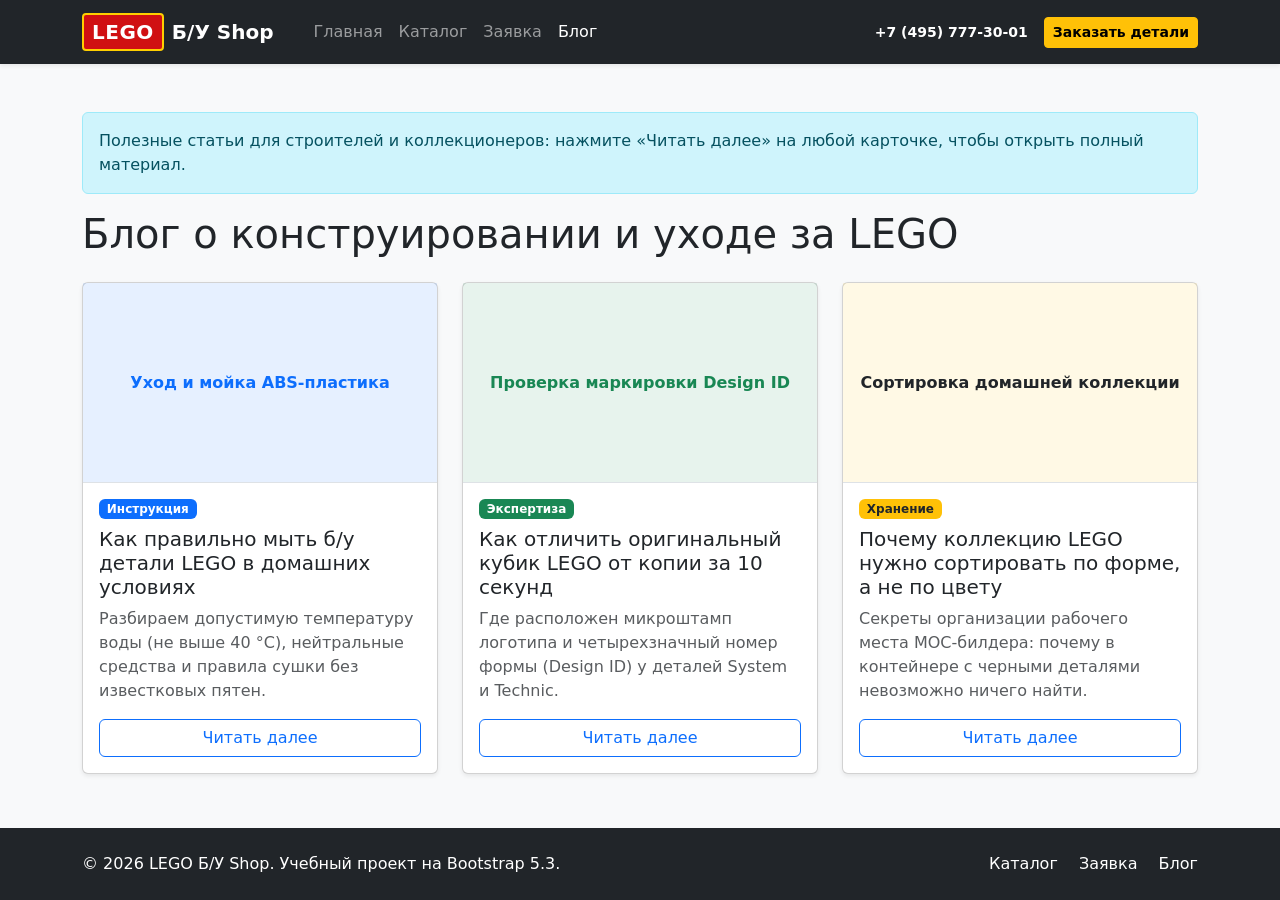
==== blog.html @ 048345cf "feat: add Bootstrap components, catalog, product and order pages" ====
<!DOCTYPE html>
<html lang="ru">
<head>
  <meta charset="UTF-8">
  <meta name="viewport" content="width=device-width, initial-scale=1.0">
  <title>Блог и статьи — LEGO Б/У Shop</title>
  <link href="https://cdn.jsdelivr.net/npm/bootstrap@5.3.3/dist/css/bootstrap.min.css" rel="stylesheet">
  <link rel="stylesheet" href="css/custom.css">
</head>
<body class="d-flex flex-column bg-light">

  <!-- Единая навигация (navbar) -->
  <header>
    <nav class="navbar navbar-expand-lg navbar-dark bg-dark sticky-top shadow-sm">
      <div class="container">
        <a class="navbar-brand fw-bold d-flex align-items-center gap-2" href="index.html">
          <span class="lego-logo-badge">LEGO</span>
          <span>Б/У Shop</span>
        </a>
        <button
          class="navbar-toggler"
          type="button"
          data-bs-toggle="collapse"
          data-bs-target="#mainNavbar"
          aria-controls="mainNavbar"
          aria-expanded="false"
          aria-label="Переключить навигацию"
        >
          <span class="navbar-toggler-icon"></span>
        </button>
        <div class="collapse navbar-collapse" id="mainNavbar">
          <ul class="navbar-nav me-auto mb-2 mb-lg-0 ms-lg-3">
            <li class="nav-item">
              <a class="nav-link" href="index.html">Главная</a>
            </li>
            <li class="nav-item">
              <a class="nav-link" href="catalog.html">Каталог</a>
            </li>
            <li class="nav-item">
              <a class="nav-link" href="order.html">Заявка</a>
            </li>
            <li class="nav-item">
              <a class="nav-link active" aria-current="page" href="blog.html">Блог</a>
            </li>
          </ul>
          <div class="d-flex flex-wrap align-items-center gap-3">
            <a href="tel:+74957773001" class="text-white text-decoration-none fw-semibold small">
              +7 (495) 777-30-01
            </a>
            <button
              type="button"
              class="btn btn-warning btn-sm fw-semibold"
              data-bs-toggle="modal"
              data-bs-target="#orderModal"
              data-product="Консультация по подбору деталей"
            >
              Заказать детали
            </button>
          </div>
        </div>
      </div>
    </nav>
  </header>

  <main class="container my-5 flex-grow-1">
    <!-- Информационное сообщение (alert alert-info) -->
    <div class="alert alert-info" role="alert">
      Полезные статьи для строителей и коллекционеров: нажмите «Читать далее» на любой карточке, чтобы открыть полный материал.
    </div>

    <!-- Сетка статей: Заголовок h1 и сетка карточек (col-12 col-md-6 col-lg-4) -->
    <section aria-label="Статьи блога">
      <h1 class="mb-4">Блог о конструировании и уходе за LEGO</h1>

      <div class="row g-4">
        <!-- Статья 1 -->
        <div class="col-12 col-md-6 col-lg-4">
          <div class="card h-100 shadow-sm product-card-hover">
            <div class="placeholder-image bg-primary bg-opacity-10 border-bottom d-flex align-items-center justify-content-center p-3">
              <span class="fw-bold text-primary">Уход и мойка ABS-пластика</span>
            </div>
            <div class="card-body d-flex flex-column">
              <span class="badge bg-primary align-self-start mb-2">Инструкция</span>
              <h2 class="card-title h5">Как правильно мыть б/у детали LEGO в домашних условиях</h2>
              <p class="card-text text-muted">
                Разбираем допустимую температуру воды (не выше 40 °C), нейтральные средства и правила сушки без известковых пятен.
              </p>
              <button
                type="button"
                class="btn btn-outline-primary mt-auto"
                data-bs-toggle="modal"
                data-bs-target="#articleModal"
                data-article-id="wash"
              >
                Читать далее
              </button>
            </div>
          </div>
        </div>

        <!-- Статья 2 -->
        <div class="col-12 col-md-6 col-lg-4">
          <div class="card h-100 shadow-sm product-card-hover">
            <div class="placeholder-image bg-success bg-opacity-10 border-bottom d-flex align-items-center justify-content-center p-3">
              <span class="fw-bold text-success">Проверка маркировки Design ID</span>
            </div>
            <div class="card-body d-flex flex-column">
              <span class="badge bg-success align-self-start mb-2">Экспертиза</span>
              <h2 class="card-title h5">Как отличить оригинальный кубик LEGO от копии за 10 секунд</h2>
              <p class="card-text text-muted">
                Где расположен микроштамп логотипа и четырехзначный номер формы (Design ID) у деталей System и Technic.
              </p>
              <button
                type="button"
                class="btn btn-outline-primary mt-auto"
                data-bs-toggle="modal"
                data-bs-target="#articleModal"
                data-article-id="original"
              >
                Читать далее
              </button>
            </div>
          </div>
        </div>

        <!-- Статья 3 -->
        <div class="col-12 col-md-6 col-lg-4">
          <div class="card h-100 shadow-sm product-card-hover">
            <div class="placeholder-image bg-warning bg-opacity-10 border-bottom d-flex align-items-center justify-content-center p-3">
              <span class="fw-bold text-dark">Сортировка домашней коллекции</span>
            </div>
            <div class="card-body d-flex flex-column">
              <span class="badge bg-warning text-dark align-self-start mb-2">Хранение</span>
              <h2 class="card-title h5">Почему коллекцию LEGO нужно сортировать по форме, а не по цвету</h2>
              <p class="card-text text-muted">
                Секреты организации рабочего места MOC-билдера: почему в контейнере с черными деталями невозможно ничего найти.
              </p>
              <button
                type="button"
                class="btn btn-outline-primary mt-auto"
                data-bs-toggle="modal"
                data-bs-target="#articleModal"
                data-article-id="sort"
              >
                Читать далее
              </button>
            </div>
          </div>
        </div>
      </div>
    </section>
  </main>

  <!-- Единый подвал -->
  <footer class="bg-dark text-white py-4 mt-auto">
    <div class="container">
      <div class="row align-items-center g-3">
        <div class="col-12 col-md-6">
          <p class="mb-0">&copy; 2026 LEGO Б/У Shop. Учебный проект на Bootstrap 5.3.</p>
        </div>
        <div class="col-12 col-md-6 text-md-end">
          <a class="text-white text-decoration-none me-3" href="catalog.html">Каталог</a>
          <a class="text-white text-decoration-none me-3" href="order.html">Заявка</a>
          <a class="text-white text-decoration-none" href="blog.html">Блог</a>
        </div>
      </div>
    </div>
  </footer>

  <!-- Модальное окно чтения полной статьи -->
  <div class="modal fade" id="articleModal" tabindex="-1" aria-labelledby="articleModalTitle" aria-hidden="true">
    <div class="modal-dialog modal-lg">
      <div class="modal-content">
        <div class="modal-header">
          <h2 class="modal-title h5" id="articleModalTitle">Статья</h2>
          <button type="button" class="btn-close" data-bs-dismiss="modal" aria-label="Закрыть"></button>
        </div>
        <div class="modal-body" id="articleModalBody"></div>
        <div class="modal-footer">
          <a href="catalog.html" class="btn btn-primary">Перейти в каталог деталей</a>
          <button type="button" class="btn btn-secondary" data-bs-dismiss="modal">Закрыть</button>
        </div>
      </div>
    </div>
  </div>

  <!-- Модальное окно заказа (ID orderModal) -->
  <div class="modal fade" id="orderModal" tabindex="-1" aria-labelledby="orderModalLabel" aria-hidden="true">
    <div class="modal-dialog">
      <div class="modal-content">
        <div class="modal-header">
          <h2 class="modal-title h5" id="orderModalLabel">Оформление заказа</h2>
          <button type="button" class="btn-close" data-bs-dismiss="modal" aria-label="Закрыть"></button>
        </div>
        <div class="modal-body">
          <div id="modalSuccessAlert" class="alert alert-success d-none" role="alert">
            Заявка отправлена! Мы свяжемся с вами в ближайшее время.
          </div>
          <form id="modalOrderForm">
            <div class="mb-3">
              <label for="orderName" class="form-label">Имя</label>
              <input type="text" class="form-control" id="orderName" name="name" placeholder="Введите ваше имя" required>
            </div>
            <div class="mb-3">
              <label for="orderPhone" class="form-label">Телефон</label>
              <div class="input-group">
                <span class="input-group-text">+7</span>
                <input type="tel" class="form-control" id="orderPhone" name="phone" placeholder="900 000-00-00" required>
              </div>
            </div>
            <div class="form-check mb-3">
              <input class="form-check-input" type="checkbox" id="orderAgree" name="agree" required>
              <label class="form-check-label" for="orderAgree">
                Согласен на обработку персональных данных
              </label>
            </div>
            <button type="submit" class="btn btn-primary w-100">Отправить заявку</button>
          </form>
        </div>
      </div>
    </div>
  </div>

  <script src="https://cdn.jsdelivr.net/npm/bootstrap@5.3.3/dist/js/bootstrap.bundle.min.js"></script>
  <script>
    const ARTICLES = {
      wash: {
        title: "Как правильно мыть б/у детали LEGO в домашних условиях",
        body: `
          <p>Оригинальные кубики LEGO изготавливаются из ABS-пластика, который чувствителен к перегреву. Чтобы детали не потеряли сцепление (Clutch Power), соблюдайте три правила:</p>
          <ul>
            <li><strong>Температура не выше 40 °C:</strong> горячая вода и сушка на батарее деформируют геометрию стенок.</li>
            <li><strong>Мягкий мыльный раствор:</strong> используйте гель для детской посуды без абразивных частиц и спирта.</li>
            <li><strong>Сушка на микрофибре:</strong> разложите детали на полотенце при комнатной температуре и периодически переворачивайте.</li>
          </ul>`
      },
      original: {
        title: "Как отличить оригинальный кубик LEGO от копии за 10 секунд",
        body: `
          <p>При сортировке партий в «LEGO Б/У Shop» каждая деталь проверяется по трем признакам подлинности:</p>
          <ul>
            <li><strong>Штамп на пинах (Studs):</strong> на каждом внешнем пине базовых кубиков и пластин отштампован четкий логотип LEGO.</li>
            <li><strong>Design ID внутри детали:</strong> на внутренней стороне вылит 4- или 5-значный номер формы (например, 3001 для кирпича 2x4).</li>
            <li><strong>Равномерность литья:</strong> у оригинала нет заусенцев по краям и мутных разводов в пластике.</li>
          </ul>`
      },
      sort: {
        title: "Почему коллекцию LEGO нужно сортировать по форме, а не по цвету",
        body: `
          <p>Человеческий глаз мгновенно выделяет красный кубик среди сотни серых деталей одинаковой формы, но найти черную техник-ось на дне коробки с черными кубиками почти невозможно.</p>
          <p>Поэтому профессионалы делят коллекцию сначала на категории форм (Bricks, Plates, Tiles, Slopes, Technic), и только при большом объеме дополнительно раскладывают частые артикулы по цветам.</p>`
      }
    };

    const articleModal = document.getElementById("articleModal");
    articleModal.addEventListener("show.bs.modal", event => {
      const btn = event.relatedTarget;
      const id = btn ? btn.getAttribute("data-article-id") : "wash";
      const data = ARTICLES[id] || ARTICLES.wash;
      document.getElementById("articleModalTitle").textContent = data.title;
      document.getElementById("articleModalBody").innerHTML = data.body;
    });

    document.getElementById("modalOrderForm").addEventListener("submit", e => {
      e.preventDefault();
      document.getElementById("modalSuccessAlert").classList.remove("d-none");
      e.target.reset();
    });
  </script>
</body>
</html>
---- css/custom.css ----
.placeholder-image {
    min-height: 200px;
}

.placeholder-image-lg {
    min-height: 400px;
}

body {
    min-height: 100vh;
}

/* Фирменный шильдик логотипа LEGO в шапке */
.lego-logo-badge {
    background-color: #d01012;
    color: #ffffff;
    padding: 2px 8px;
    border-radius: 4px;
    border: 2px solid #ffcf00;
    font-weight: 800;
    letter-spacing: 0.5px;
}

/* Оформление Hero-блока в стиле AutoRent */
.hero-rounded {
    border-radius: 1rem;
}

.hero-slide-primary {
    background: linear-gradient(135deg, #0b3d91 0%, #1656c0 100%);
}

.hero-slide-secondary {
    background: linear-gradient(135deg, #1f2937 0%, #374151 100%);
}

/* Плавный подъем карточек при наведении */
.product-card-hover {
    transition: transform 0.2s ease, box-shadow 0.2s ease;
}

.product-card-hover:hover {
    transform: translateY(-4px);
    box-shadow: 0 0.5rem 1.25rem rgba(0, 0, 0, 0.12) !important;
}

/* Подсветка выбранной миниатюры в витрине Hero */
.hero-thumb.active {
    border-color: #0d6efd !important;
    background-color: #e7f1ff !important;
}
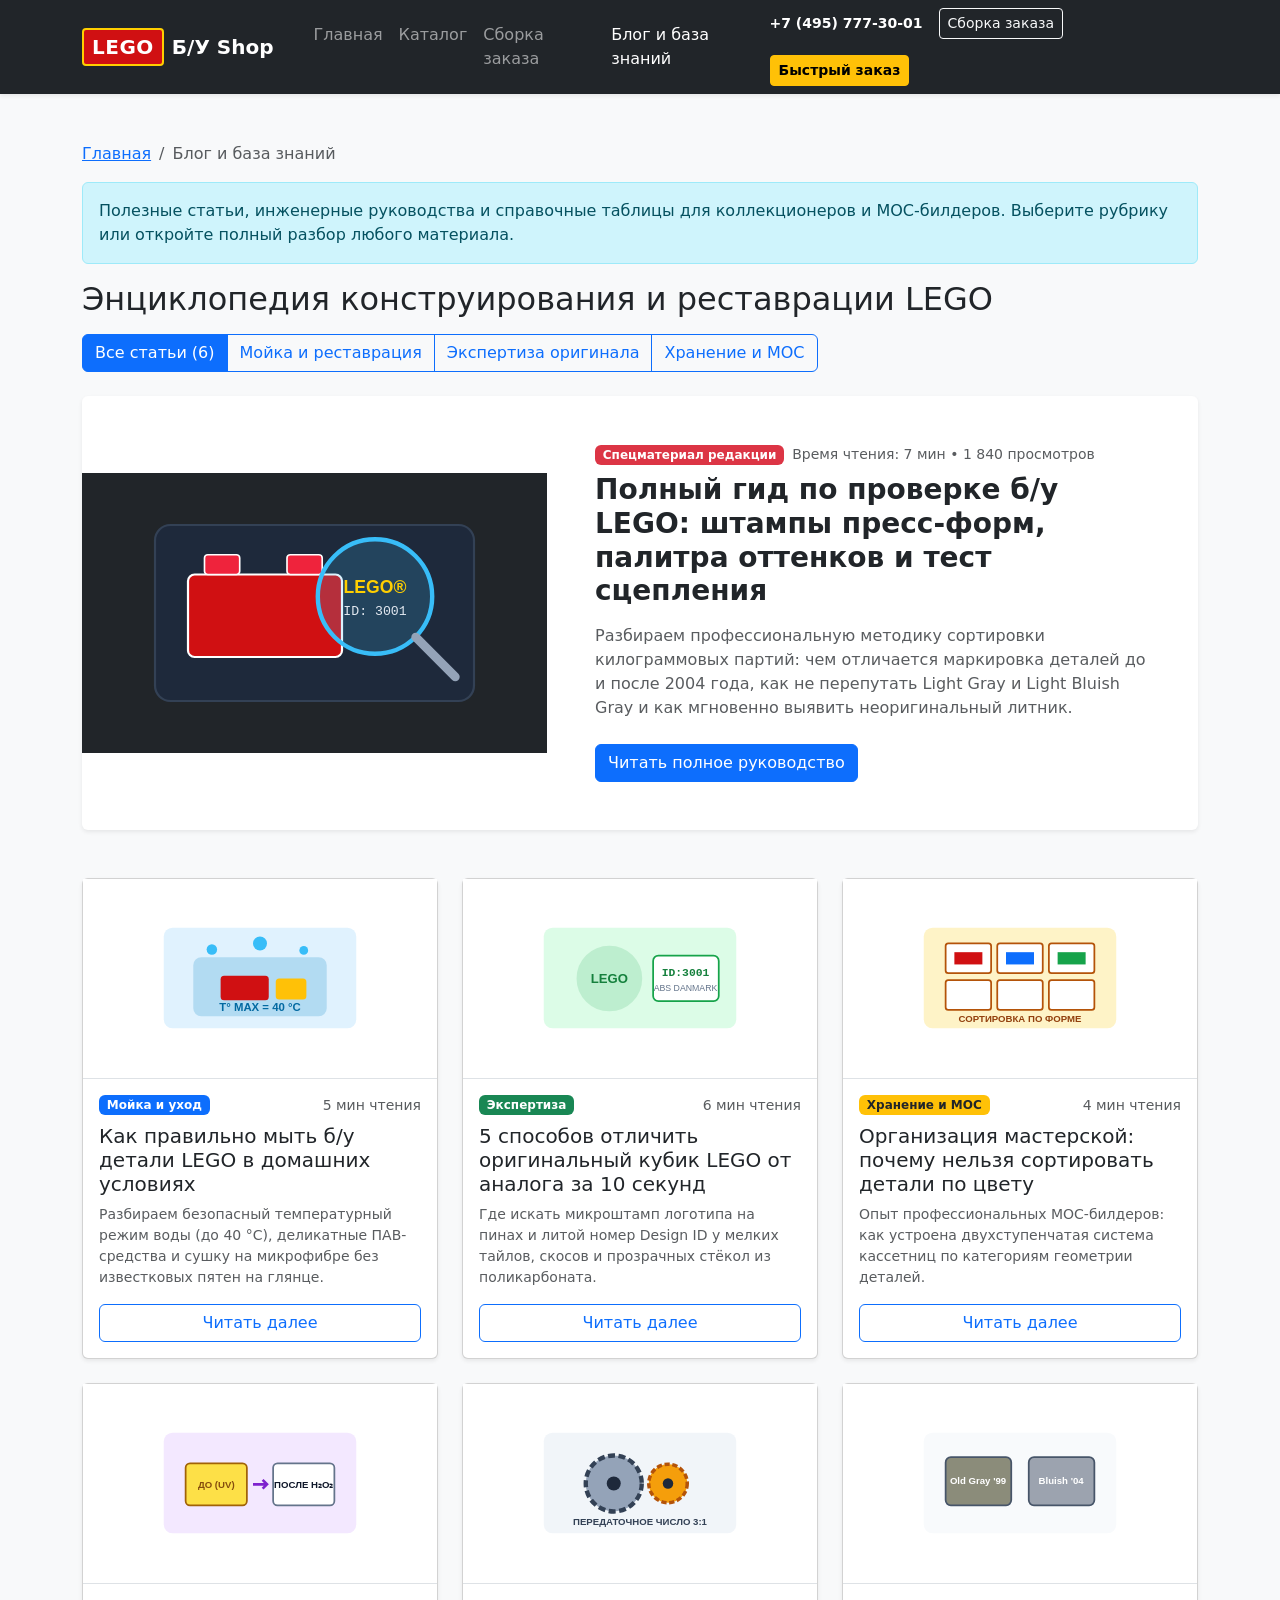
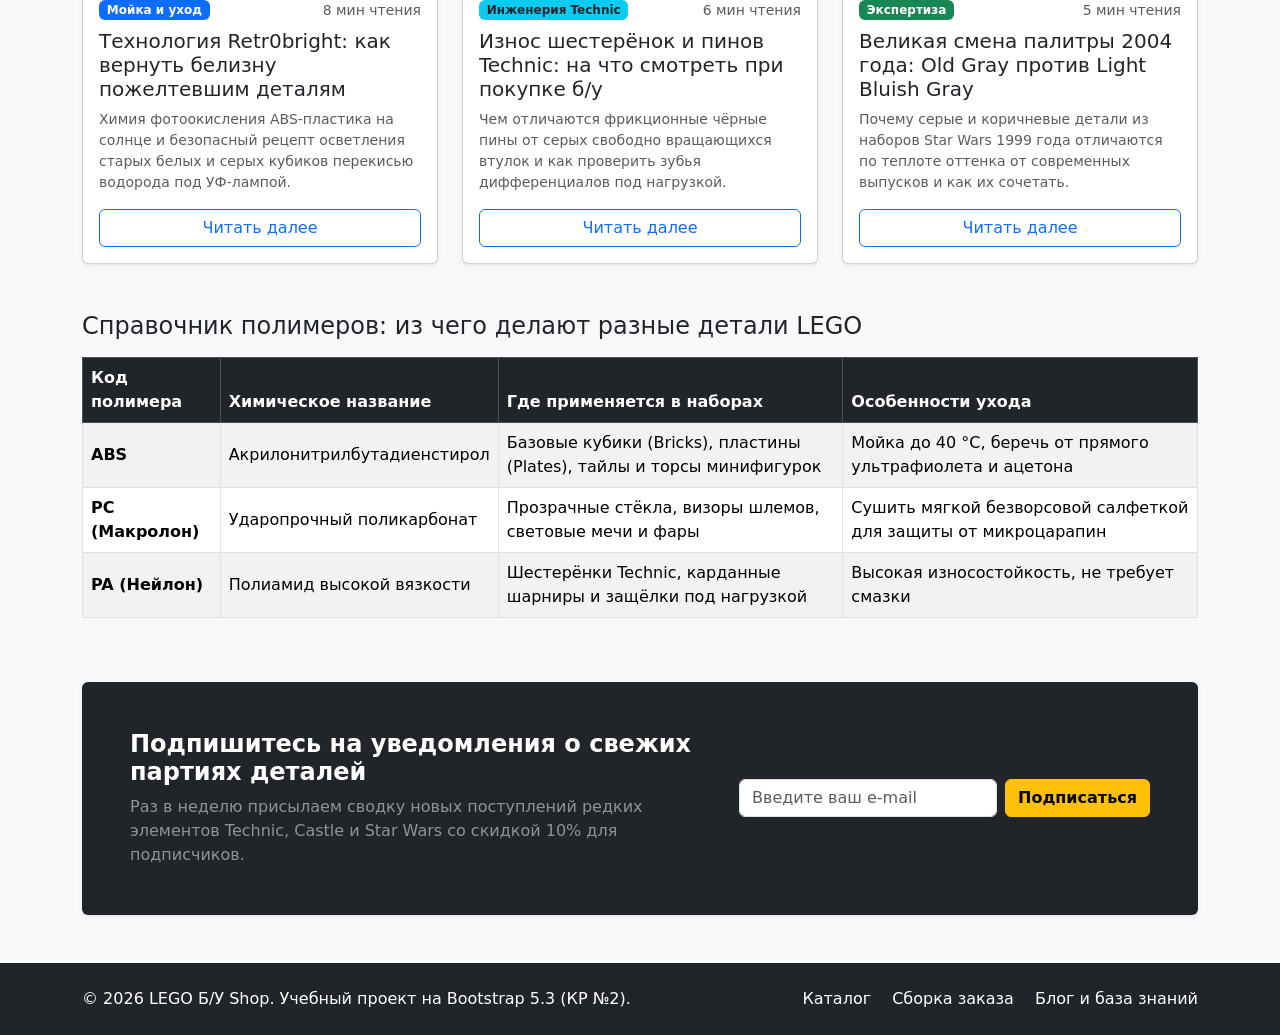
==== commit d56e7044: "feat: full shop project with batch calculator, expanded blog and fixed styles" ====
--- a/blog.html
+++ b/blog.html
@@ -3,15 +3,14 @@
 <head>
   <meta charset="UTF-8">
   <meta name="viewport" content="width=device-width, initial-scale=1.0">
-  <title>Блог и статьи — LEGO Б/У Shop</title>
+  <title>Блог и база знаний — LEGO Б/У Shop</title>
   <link href="https://cdn.jsdelivr.net/npm/bootstrap@5.3.3/dist/css/bootstrap.min.css" rel="stylesheet">
   <link rel="stylesheet" href="css/custom.css">
 </head>
 <body class="d-flex flex-column bg-light">
 
-  <!-- Единая навигация (navbar) -->
-  <header>
-    <nav class="navbar navbar-expand-lg navbar-dark bg-dark sticky-top shadow-sm">
+  <header class="sticky-top">
+    <nav class="navbar navbar-expand-lg navbar-dark bg-dark shadow-sm">
       <div class="container">
         <a class="navbar-brand fw-bold d-flex align-items-center gap-2" href="index.html">
           <span class="lego-logo-badge">LEGO</span>
@@ -37,24 +36,25 @@
               <a class="nav-link" href="catalog.html">Каталог</a>
             </li>
             <li class="nav-item">
-              <a class="nav-link" href="order.html">Заявка</a>
+              <a class="nav-link" href="order.html">Сборка заказа</a>
             </li>
             <li class="nav-item">
-              <a class="nav-link active" aria-current="page" href="blog.html">Блог</a>
+              <a class="nav-link active" aria-current="page" href="blog.html">Блог и база знаний</a>
             </li>
           </ul>
           <div class="d-flex flex-wrap align-items-center gap-3">
             <a href="tel:+74957773001" class="text-white text-decoration-none fw-semibold small">
               +7 (495) 777-30-01
             </a>
+            <a href="order.html" class="btn btn-outline-light btn-sm">Сборка заказа</a>
             <button
               type="button"
               class="btn btn-warning btn-sm fw-semibold"
               data-bs-toggle="modal"
               data-bs-target="#orderModal"
-              data-product="Консультация по подбору деталей"
+              data-product="Вопрос эксперту из блога"
             >
-              Заказать детали
+              Быстрый заказ
             </button>
           </div>
         </div>
@@ -63,105 +63,327 @@
   </header>
 
   <main class="container my-5 flex-grow-1">
-    <!-- Информационное сообщение (alert alert-info) -->
+    <nav aria-label="breadcrumb">
+      <ol class="breadcrumb">
+        <li class="breadcrumb-item"><a href="index.html">Главная</a></li>
+        <li class="breadcrumb-item active" aria-current="page">Блог и база знаний</li>
+      </ol>
+    </nav>
+
+    <!-- Обязательный alert alert-info -->
     <div class="alert alert-info" role="alert">
-      Полезные статьи для строителей и коллекционеров: нажмите «Читать далее» на любой карточке, чтобы открыть полный материал.
+      Полезные статьи, инженерные руководства и справочные таблицы для коллекционеров и MOC-билдеров. Выберите рубрику или откройте полный разбор любого материала.
     </div>
 
-    <!-- Сетка статей: Заголовок h1 и сетка карточек (col-12 col-md-6 col-lg-4) -->
-    <section aria-label="Статьи блога">
-      <h1 class="mb-4">Блог о конструировании и уходе за LEGO</h1>
-
-      <div class="row g-4">
+    <div class="d-flex flex-wrap justify-content-between align-items-center gap-3 mb-4">
+      <h1 class="h2 mb-0">Энциклопедия конструирования и реставрации LEGO</h1>
+      <!-- Фильтр рубрик блога -->
+      <div class="btn-group" role="group" aria-label="Фильтр статей по темам">
+        <button type="button" class="btn btn-outline-primary active blog-filter-btn" data-topic="all">Все статьи (6)</button>
+        <button type="button" class="btn btn-outline-primary blog-filter-btn" data-topic="care">Мойка и реставрация</button>
+        <button type="button" class="btn btn-outline-primary blog-filter-btn" data-topic="auth">Экспертиза оригинала</button>
+        <button type="button" class="btn btn-outline-primary blog-filter-btn" data-topic="moc">Хранение и MOC</button>
+      </div>
+    </div>
+
+    <!-- Главный спецматериал (Featured Article Card) -->
+    <article class="card shadow-sm border-0 overflow-hidden mb-5">
+      <div class="row g-0 align-items-center">
+        <div class="col-12 col-lg-5 bg-dark d-flex align-items-center justify-content-center p-4" style="min-height: 280px;">
+          <svg viewBox="0 0 320 200" width="100%" height="220" aria-label="Схема проверки штампа LEGO">
+            <rect x="15" y="20" width="290" height="160" rx="14" fill="#1e293b" stroke="#334155" stroke-width="2"/>
+            <rect x="45" y="65" width="140" height="75" rx="6" fill="#d01012" stroke="#ffffff" stroke-width="2"/>
+            <rect x="60" y="47" width="32" height="18" rx="3" fill="#ef233c" stroke="#ffffff" stroke-width="1.5"/>
+            <rect x="135" y="47" width="32" height="18" rx="3" fill="#ef233c" stroke="#ffffff" stroke-width="1.5"/>
+            <circle cx="215" cy="85" r="52" fill="rgba(56,189,248,0.18)" stroke="#38bdf8" stroke-width="4"/>
+            <line x1="252" y1="122" x2="288" y2="158" stroke="#94a3b8" stroke-width="8" stroke-linecap="round"/>
+            <text x="215" y="82" text-anchor="middle" fill="#ffcf00" font-family="sans-serif" font-weight="bold" font-size="16">LEGO®</text>
+            <text x="215" y="102" text-anchor="middle" fill="#e2e8f0" font-family="monospace" font-size="12">ID: 3001</text>
+          </svg>
+        </div>
+        <div class="col-12 col-lg-7">
+          <div class="card-body p-4 p-lg-5">
+            <div class="d-flex flex-wrap align-items-center gap-2 mb-2">
+              <span class="badge bg-danger">Спецматериал редакции</span>
+              <span class="text-muted small">Время чтения: 7 мин • 1 840 просмотров</span>
+            </div>
+            <h2 class="h3 fw-bold mb-3">Полный гид по проверке б/у LEGO: штампы пресс-форм, палитра оттенков и тест сцепления</h2>
+            <p class="card-text text-muted mb-4">
+              Разбираем профессиональную методику сортировки килограммовых партий: чем отличается маркировка деталей до и после 2004 года, как не перепутать Light Gray и Light Bluish Gray и как мгновенно выявить неоригинальный литник.
+            </p>
+            <button
+              type="button"
+              class="btn btn-primary"
+              data-bs-toggle="modal"
+              data-bs-target="#articleModal"
+              data-article-id="original"
+            >
+              Читать полное руководство
+            </button>
+          </div>
+        </div>
+      </div>
+    </article>
+
+    <!-- Сетка из 6 карточек статей (col-12 col-md-6 col-lg-4) -->
+    <section aria-label="Список статей блога">
+      <div class="row g-4" id="blogGrid">
         <!-- Статья 1 -->
-        <div class="col-12 col-md-6 col-lg-4">
-          <div class="card h-100 shadow-sm product-card-hover">
-            <div class="placeholder-image bg-primary bg-opacity-10 border-bottom d-flex align-items-center justify-content-center p-3">
-              <span class="fw-bold text-primary">Уход и мойка ABS-пластика</span>
+        <div class="col-12 col-md-6 col-lg-4 blog-card-item" data-topic="care">
+          <article class="card h-100 shadow-sm product-card-hover">
+            <div class="placeholder-image bg-white border-bottom d-flex align-items-center justify-content-center p-3">
+              <svg viewBox="0 0 240 135" width="210" height="120" aria-label="Ультразвуковая мойка деталей">
+                <rect x="10" y="10" width="220" height="115" rx="10" fill="#e0f2fe"/>
+                <rect x="45" y="45" width="150" height="65" rx="8" fill="#0284c7" opacity="0.2" stroke="#0284c7" stroke-width="2.5"/>
+                <rect x="75" y="65" width="55" height="28" rx="4" fill="#d01012"/>
+                <rect x="138" y="68" width="35" height="24" rx="4" fill="#ffc107"/>
+                <circle cx="65" cy="35" r="6" fill="#38bdf8"/><circle cx="120" cy="28" r="8" fill="#38bdf8"/><circle cx="170" cy="36" r="5" fill="#38bdf8"/>
+                <text x="120" y="105" text-anchor="middle" fill="#0369a1" font-family="sans-serif" font-weight="bold" font-size="13">T° MAX = 40 °C</text>
+              </svg>
             </div>
             <div class="card-body d-flex flex-column">
-              <span class="badge bg-primary align-self-start mb-2">Инструкция</span>
-              <h2 class="card-title h5">Как правильно мыть б/у детали LEGO в домашних условиях</h2>
-              <p class="card-text text-muted">
-                Разбираем допустимую температуру воды (не выше 40 °C), нейтральные средства и правила сушки без известковых пятен.
+              <div class="d-flex justify-content-between align-items-center mb-2">
+                <span class="badge bg-primary">Мойка и уход</span>
+                <small class="text-muted">5 мин чтения</small>
+              </div>
+              <h3 class="card-title h5">Как правильно мыть б/у детали LEGO в домашних условиях</h3>
+              <p class="card-text text-muted small">
+                Разбираем безопасный температурный режим воды (до 40 °C), деликатные ПАВ-средства и сушку на микрофибре без известковых пятен на глянце.
               </p>
-              <button
-                type="button"
-                class="btn btn-outline-primary mt-auto"
-                data-bs-toggle="modal"
-                data-bs-target="#articleModal"
-                data-article-id="wash"
-              >
+              <button type="button" class="btn btn-outline-primary mt-auto" data-bs-toggle="modal" data-bs-target="#articleModal" data-article-id="wash">
                 Читать далее
               </button>
             </div>
-          </div>
+          </article>
         </div>
 
         <!-- Статья 2 -->
-        <div class="col-12 col-md-6 col-lg-4">
-          <div class="card h-100 shadow-sm product-card-hover">
-            <div class="placeholder-image bg-success bg-opacity-10 border-bottom d-flex align-items-center justify-content-center p-3">
-              <span class="fw-bold text-success">Проверка маркировки Design ID</span>
+        <div class="col-12 col-md-6 col-lg-4 blog-card-item" data-topic="auth">
+          <article class="card h-100 shadow-sm product-card-hover">
+            <div class="placeholder-image bg-white border-bottom d-flex align-items-center justify-content-center p-3">
+              <svg viewBox="0 0 240 135" width="210" height="120" aria-label="Проверка штампа Design ID">
+                <rect x="10" y="10" width="220" height="115" rx="10" fill="#dcfce7"/>
+                <circle cx="85" cy="68" r="36" fill="#16a34a" opacity="0.15" stroke="#16a34a" stroke-width="3"/>
+                <text x="85" y="73" text-anchor="middle" fill="#15803d" font-family="sans-serif" font-weight="bold" font-size="15">LEGO</text>
+                <rect x="135" y="42" width="75" height="52" rx="6" fill="#ffffff" stroke="#16a34a" stroke-width="2"/>
+                <text x="172" y="65" text-anchor="middle" fill="#15803d" font-family="monospace" font-weight="bold" font-size="13">ID:3001</text>
+                <text x="172" y="82" text-anchor="middle" fill="#64748b" font-family="sans-serif" font-size="10">ABS DANMARK</text>
+              </svg>
             </div>
             <div class="card-body d-flex flex-column">
-              <span class="badge bg-success align-self-start mb-2">Экспертиза</span>
-              <h2 class="card-title h5">Как отличить оригинальный кубик LEGO от копии за 10 секунд</h2>
-              <p class="card-text text-muted">
-                Где расположен микроштамп логотипа и четырехзначный номер формы (Design ID) у деталей System и Technic.
+              <div class="d-flex justify-content-between align-items-center mb-2">
+                <span class="badge bg-success">Экспертиза</span>
+                <small class="text-muted">6 мин чтения</small>
+              </div>
+              <h3 class="card-title h5">5 способов отличить оригинальный кубик LEGO от аналога за 10 секунд</h3>
+              <p class="card-text text-muted small">
+                Где искать микроштамп логотипа на пинах и литой номер Design ID у мелких тайлов, скосов и прозрачных стёкол из поликарбоната.
               </p>
-              <button
-                type="button"
-                class="btn btn-outline-primary mt-auto"
-                data-bs-toggle="modal"
-                data-bs-target="#articleModal"
-                data-article-id="original"
-              >
+              <button type="button" class="btn btn-outline-primary mt-auto" data-bs-toggle="modal" data-bs-target="#articleModal" data-article-id="original">
                 Читать далее
               </button>
             </div>
-          </div>
+          </article>
         </div>
 
         <!-- Статья 3 -->
-        <div class="col-12 col-md-6 col-lg-4">
-          <div class="card h-100 shadow-sm product-card-hover">
-            <div class="placeholder-image bg-warning bg-opacity-10 border-bottom d-flex align-items-center justify-content-center p-3">
-              <span class="fw-bold text-dark">Сортировка домашней коллекции</span>
+        <div class="col-12 col-md-6 col-lg-4 blog-card-item" data-topic="moc">
+          <article class="card h-100 shadow-sm product-card-hover">
+            <div class="placeholder-image bg-white border-bottom d-flex align-items-center justify-content-center p-3">
+              <svg viewBox="0 0 240 135" width="210" height="120" aria-label="Кассетницы для сортировки деталей">
+                <rect x="10" y="10" width="220" height="115" rx="10" fill="#fef3c7"/>
+                <g stroke="#b45309" stroke-width="2" fill="#ffffff">
+                  <rect x="35" y="28" width="52" height="34" rx="3"/><rect x="94" y="28" width="52" height="34" rx="3"/><rect x="153" y="28" width="52" height="34" rx="3"/>
+                  <rect x="35" y="70" width="52" height="34" rx="3"/><rect x="94" y="70" width="52" height="34" rx="3"/><rect x="153" y="70" width="52" height="34" rx="3"/>
+                </g>
+                <rect x="45" y="38" width="32" height="14" fill="#d01012"/><rect x="104" y="38" width="32" height="14" fill="#0d6efd"/><rect x="163" y="38" width="32" height="14" fill="#16a34a"/>
+                <text x="120" y="118" text-anchor="middle" fill="#92400e" font-family="sans-serif" font-weight="bold" font-size="11">СОРТИРОВКА ПО ФОРМЕ</text>
+              </svg>
             </div>
             <div class="card-body d-flex flex-column">
-              <span class="badge bg-warning text-dark align-self-start mb-2">Хранение</span>
-              <h2 class="card-title h5">Почему коллекцию LEGO нужно сортировать по форме, а не по цвету</h2>
-              <p class="card-text text-muted">
-                Секреты организации рабочего места MOC-билдера: почему в контейнере с черными деталями невозможно ничего найти.
+              <div class="d-flex justify-content-between align-items-center mb-2">
+                <span class="badge bg-warning text-dark">Хранение и MOC</span>
+                <small class="text-muted">4 мин чтения</small>
+              </div>
+              <h3 class="card-title h5">Организация мастерской: почему нельзя сортировать детали по цвету</h3>
+              <p class="card-text text-muted small">
+                Опыт профессиональных MOC-билдеров: как устроена двухступенчатая система кассетниц по категориям геометрии деталей.
               </p>
-              <button
-                type="button"
-                class="btn btn-outline-primary mt-auto"
-                data-bs-toggle="modal"
-                data-bs-target="#articleModal"
-                data-article-id="sort"
-              >
+              <button type="button" class="btn btn-outline-primary mt-auto" data-bs-toggle="modal" data-bs-target="#articleModal" data-article-id="sort">
                 Читать далее
               </button>
             </div>
+          </article>
+        </div>
+
+        <!-- Статья 4 -->
+        <div class="col-12 col-md-6 col-lg-4 blog-card-item" data-topic="care">
+          <article class="card h-100 shadow-sm product-card-hover">
+            <div class="placeholder-image bg-white border-bottom d-flex align-items-center justify-content-center p-3">
+              <svg viewBox="0 0 240 135" width="210" height="120" aria-label="Отбеливание пожелтевшего пластика Retr0bright">
+                <rect x="10" y="10" width="220" height="115" rx="10" fill="#f3e8ff"/>
+                <rect x="35" y="45" width="70" height="48" rx="5" fill="#fde047" stroke="#a16207" stroke-width="2"/>
+                <path d="M112 69 H128 M123 64 L128 69 L123 74" stroke="#7e22ce" stroke-width="3" fill="none"/>
+                <rect x="135" y="45" width="70" height="48" rx="5" fill="#ffffff" stroke="#64748b" stroke-width="2"/>
+                <text x="70" y="73" text-anchor="middle" fill="#854d0e" font-family="sans-serif" font-weight="bold" font-size="11">ДО (UV)</text>
+                <text x="170" y="73" text-anchor="middle" fill="#0f172a" font-family="sans-serif" font-weight="bold" font-size="11">ПОСЛЕ H₂O₂</text>
+              </svg>
+            </div>
+            <div class="card-body d-flex flex-column">
+              <div class="d-flex justify-content-between align-items-center mb-2">
+                <span class="badge bg-primary">Мойка и уход</span>
+                <small class="text-muted">8 мин чтения</small>
+              </div>
+              <h3 class="card-title h5">Технология Retr0bright: как вернуть белизну пожелтевшим деталям</h3>
+              <p class="card-text text-muted small">
+                Химия фотоокисления ABS-пластика на солнце и безопасный рецепт осветления старых белых и серых кубиков перекисью водорода под УФ-лампой.
+              </p>
+              <button type="button" class="btn btn-outline-primary mt-auto" data-bs-toggle="modal" data-bs-target="#articleModal" data-article-id="retrobright">
+                Читать далее
+              </button>
+            </div>
+          </article>
+        </div>
+
+        <!-- Статья 5 -->
+        <div class="col-12 col-md-6 col-lg-4 blog-card-item" data-topic="moc">
+          <article class="card h-100 shadow-sm product-card-hover">
+            <div class="placeholder-image bg-white border-bottom d-flex align-items-center justify-content-center p-3">
+              <svg viewBox="0 0 240 135" width="210" height="120" aria-label="Редукторы и шестерни LEGO Technic">
+                <rect x="10" y="10" width="220" height="115" rx="10" fill="#f1f5f9"/>
+                <circle cx="90" cy="68" r="32" fill="#94a3b8" stroke="#334155" stroke-width="5" stroke-dasharray="8 4"/>
+                <circle cx="152" cy="68" r="22" fill="#f59e0b" stroke="#b45309" stroke-width="4" stroke-dasharray="6 3"/>
+                <circle cx="90" cy="68" r="8" fill="#1e293b"/><circle cx="152" cy="68" r="6" fill="#1e293b"/>
+                <text x="120" y="116" text-anchor="middle" fill="#334155" font-family="sans-serif" font-weight="bold" font-size="11">ПЕРЕДАТОЧНОЕ ЧИСЛО 3:1</text>
+              </svg>
+            </div>
+            <div class="card-body d-flex flex-column">
+              <div class="d-flex justify-content-between align-items-center mb-2">
+                <span class="badge bg-info text-dark">Инженерия Technic</span>
+                <small class="text-muted">6 мин чтения</small>
+              </div>
+              <h3 class="card-title h5">Износ шестерёнок и пинов Technic: на что смотреть при покупке б/у</h3>
+              <p class="card-text text-muted small">
+                Чем отличаются фрикционные чёрные пины от серых свободно вращающихся втулок и как проверить зубья дифференциалов под нагрузкой.
+              </p>
+              <button type="button" class="btn btn-outline-primary mt-auto" data-bs-toggle="modal" data-bs-target="#articleModal" data-article-id="technic">
+                Читать далее
+              </button>
+            </div>
+          </article>
+        </div>
+
+        <!-- Статья 6 -->
+        <div class="col-12 col-md-6 col-lg-4 blog-card-item" data-topic="auth">
+          <article class="card h-100 shadow-sm product-card-hover">
+            <div class="placeholder-image bg-white border-bottom d-flex align-items-center justify-content-center p-3">
+              <svg viewBox="0 0 240 135" width="210" height="120" aria-label="Сравнение палитры цветов 2004 года">
+                <rect x="10" y="10" width="220" height="115" rx="10" fill="#f8fafc"/>
+                <rect x="35" y="38" width="75" height="55" rx="6" fill="#8b8c7a" stroke="#475569" stroke-width="2"/>
+                <rect x="130" y="38" width="75" height="55" rx="6" fill="#9ca3af" stroke="#475569" stroke-width="2"/>
+                <text x="72" y="69" text-anchor="middle" fill="#ffffff" font-family="sans-serif" font-weight="bold" font-size="11">Old Gray '99</text>
+                <text x="167" y="69" text-anchor="middle" fill="#ffffff" font-family="sans-serif" font-weight="bold" font-size="11">Bluish '04</text>
+              </svg>
+            </div>
+            <div class="card-body d-flex flex-column">
+              <div class="d-flex justify-content-between align-items-center mb-2">
+                <span class="badge bg-success">Экспертиза</span>
+                <small class="text-muted">5 мин чтения</small>
+              </div>
+              <h3 class="card-title h5">Великая смена палитры 2004 года: Old Gray против Light Bluish Gray</h3>
+              <p class="card-text text-muted small">
+                Почему серые и коричневые детали из наборов Star Wars 1999 года отличаются по теплоте оттенка от современных выпусков и как их сочетать.
+              </p>
+              <button type="button" class="btn btn-outline-primary mt-auto" data-bs-toggle="modal" data-bs-target="#articleModal" data-article-id="colors">
+                Читать далее
+              </button>
+            </div>
+          </article>
+        </div>
+      </div>
+    </section>
+
+    <!-- Справочная таблица полимеров LEGO -->
+    <section class="mt-5" aria-label="Справочная таблица материалов LEGO">
+      <h2 class="h4 mb-3">Справочник полимеров: из чего делают разные детали LEGO</h2>
+      <div class="table-responsive">
+        <table class="table table-striped table-bordered align-middle bg-white">
+          <thead class="table-dark">
+            <tr>
+              <th scope="col">Код полимера</th>
+              <th scope="col">Химическое название</th>
+              <th scope="col">Где применяется в наборах</th>
+              <th scope="col">Особенности ухода</th>
+            </tr>
+          </thead>
+          <tbody>
+            <tr>
+              <td class="fw-bold">ABS</td>
+              <td>Акрилонитрилбутадиенстирол</td>
+              <td>Базовые кубики (Bricks), пластины (Plates), тайлы и торсы минифигурок</td>
+              <td>Мойка до 40 °C, беречь от прямого ультрафиолета и ацетона</td>
+            </tr>
+            <tr>
+              <td class="fw-bold">PC (Макролон)</td>
+              <td>Ударопрочный поликарбонат</td>
+              <td>Прозрачные стёкла, визоры шлемов, световые мечи и фары</td>
+              <td>Сушить мягкой безворсовой салфеткой для защиты от микроцарапин</td>
+            </tr>
+            <tr>
+              <td class="fw-bold">PA (Нейлон)</td>
+              <td>Полиамид высокой вязкости</td>
+              <td>Шестерёнки Technic, карданные шарниры и защёлки под нагрузкой</td>
+              <td>Высокая износостойкость, не требует смазки</td>
+            </tr>
+          </tbody>
+        </table>
+      </div>
+    </section>
+
+    <!-- Блок подписки на дайджест с вызовом Bootstrap Toast -->
+    <section class="card border-0 shadow-sm bg-dark text-white mt-5">
+      <div class="card-body p-4 p-lg-5">
+        <div class="row align-items-center g-4">
+          <div class="col-12 col-lg-7">
+            <h2 class="h4 fw-bold mb-2">Подпишитесь на уведомления о свежих партиях деталей</h2>
+            <p class="text-white-50 mb-0">
+              Раз в неделю присылаем сводку новых поступлений редких элементов Technic, Castle и Star Wars со скидкой 10% для подписчиков.
+            </p>
+          </div>
+          <div class="col-12 col-lg-5">
+            <form id="newsletterForm" class="d-flex gap-2">
+              <label for="subEmail" class="visually-hidden">Ваш E-mail</label>
+              <input type="email" id="subEmail" name="email" class="form-control" placeholder="Введите ваш e-mail" required>
+              <button type="submit" class="btn btn-warning fw-semibold text-nowrap">Подписаться</button>
+            </form>
           </div>
         </div>
       </div>
     </section>
   </main>
 
-  <!-- Единый подвал -->
+  <!-- Компонент Bootstrap Toast (из раздела 14.3 ПЗ №11) -->
+  <div class="toast-container position-fixed bottom-0 end-0 p-3">
+    <div id="subToast" class="toast align-items-center text-bg-success border-0" role="alert" aria-live="assertive" aria-atomic="true">
+      <div class="d-flex">
+        <div class="toast-body">
+          Вы успешно подписаны на дайджест поступлений «LEGO Б/У Shop»!
+        </div>
+        <button type="button" class="btn-close btn-close-white me-2 m-auto" data-bs-dismiss="toast" aria-label="Закрыть"></button>
+      </div>
+    </div>
+  </div>
+
   <footer class="bg-dark text-white py-4 mt-auto">
     <div class="container">
       <div class="row align-items-center g-3">
         <div class="col-12 col-md-6">
-          <p class="mb-0">&copy; 2026 LEGO Б/У Shop. Учебный проект на Bootstrap 5.3.</p>
+          <p class="mb-0">&copy; 2026 LEGO Б/У Shop. Учебный проект на Bootstrap 5.3 (КР №2).</p>
         </div>
         <div class="col-12 col-md-6 text-md-end">
           <a class="text-white text-decoration-none me-3" href="catalog.html">Каталог</a>
-          <a class="text-white text-decoration-none me-3" href="order.html">Заявка</a>
-          <a class="text-white text-decoration-none" href="blog.html">Блог</a>
+          <a class="text-white text-decoration-none me-3" href="order.html">Сборка заказа</a>
+          <a class="text-white text-decoration-none" href="blog.html">Блог и база знаний</a>
         </div>
       </div>
     </div>
@@ -177,7 +399,7 @@
         </div>
         <div class="modal-body" id="articleModalBody"></div>
         <div class="modal-footer">
-          <a href="catalog.html" class="btn btn-primary">Перейти в каталог деталей</a>
+          <a href="catalog.html" class="btn btn-primary">Перейти к выбору деталей</a>
           <button type="button" class="btn btn-secondary" data-bs-dismiss="modal">Закрыть</button>
         </div>
       </div>
@@ -189,7 +411,7 @@
     <div class="modal-dialog">
       <div class="modal-content">
         <div class="modal-header">
-          <h2 class="modal-title h5" id="orderModalLabel">Оформление заказа</h2>
+          <h2 class="modal-title h5" id="orderModalLabel">Быстрый заказ деталей</h2>
           <button type="button" class="btn-close" data-bs-dismiss="modal" aria-label="Закрыть"></button>
         </div>
         <div class="modal-body">
@@ -198,11 +420,11 @@
           </div>
           <form id="modalOrderForm">
             <div class="mb-3">
-              <label for="orderName" class="form-label">Имя</label>
+              <label for="orderName" class="form-label">Имя *</label>
               <input type="text" class="form-control" id="orderName" name="name" placeholder="Введите ваше имя" required>
             </div>
             <div class="mb-3">
-              <label for="orderPhone" class="form-label">Телефон</label>
+              <label for="orderPhone" class="form-label">Телефон *</label>
               <div class="input-group">
                 <span class="input-group-text">+7</span>
                 <input type="tel" class="form-control" id="orderPhone" name="phone" placeholder="900 000-00-00" required>
@@ -211,7 +433,7 @@
             <div class="form-check mb-3">
               <input class="form-check-input" type="checkbox" id="orderAgree" name="agree" required>
               <label class="form-check-label" for="orderAgree">
-                Согласен на обработку персональных данных
+                Согласен на обработку персональных данных *
               </label>
             </div>
             <button type="submit" class="btn btn-primary w-100">Отправить заявку</button>
@@ -227,30 +449,64 @@
       wash: {
         title: "Как правильно мыть б/у детали LEGO в домашних условиях",
         body: `
-          <p>Оригинальные кубики LEGO изготавливаются из ABS-пластика, который чувствителен к перегреву. Чтобы детали не потеряли сцепление (Clutch Power), соблюдайте три правила:</p>
-          <ul>
-            <li><strong>Температура не выше 40 °C:</strong> горячая вода и сушка на батарее деформируют геометрию стенок.</li>
-            <li><strong>Мягкий мыльный раствор:</strong> используйте гель для детской посуды без абразивных частиц и спирта.</li>
-            <li><strong>Сушка на микрофибре:</strong> разложите детали на полотенце при комнатной температуре и периодически переворачивайте.</li>
-          </ul>`
+          <p>Оригинальные кубики LEGO производятся из термопластика ABS, который расширяется и теряет расчётное трение пинов при нагреве свыше 40 °C. Чтобы очистить партию без риска деформации:</p>
+          <ol>
+            <li><strong>Замачивание при 35–38 °C:</strong> используйте тёплую воду и нейтральный гель для детской посуды без хлора и спиртов.</li>
+            <li><strong>Очистка межпинового пространства:</strong> для удаления пыли между пинами используйте мягкую кисть с синтетическим ворсом.</li>
+            <li><strong>Ополаскивание и сушка:</strong> промойте детали в сетчатом дуршлаге и разложите на полотенце из микрофибры вдали от батарей отопления и прямых солнечных лучей.</li>
+          </ol>`
       },
       original: {
-        title: "Как отличить оригинальный кубик LEGO от копии за 10 секунд",
+        title: "5 способов отличить оригинальный кубик LEGO от аналога за 10 секунд",
         body: `
-          <p>При сортировке партий в «LEGO Б/У Shop» каждая деталь проверяется по трем признакам подлинности:</p>
+          <p>При приёмке коллекций в «LEGO Б/У Shop» каждая деталь проходит инспекцию по заводским маркерам LEGO Group:</p>
           <ul>
-            <li><strong>Штамп на пинах (Studs):</strong> на каждом внешнем пине базовых кубиков и пластин отштампован четкий логотип LEGO.</li>
-            <li><strong>Design ID внутри детали:</strong> на внутренней стороне вылит 4- или 5-значный номер формы (например, 3001 для кирпича 2x4).</li>
-            <li><strong>Равномерность литья:</strong> у оригинала нет заусенцев по краям и мутных разводов в пластике.</li>
+            <li><strong>Штамп LEGO на пинах:</strong> на верхнем торце каждого пина базовых кубиков и пластин отпрессован чёткий логотип.</li>
+            <li><strong>Литой Design ID внутри:</strong> внутри трубок или на внутренней стенке указан 4- или 5-значный номер детали (например, <code>3001</code> для кирпича 2x4).</li>
+            <li><strong>Точка впрыска (Mold Mark):</strong> у оригинала след литника аккуратно спрятан на боковой грани пина и никогда не образует острых заусенцев.</li>
           </ul>`
       },
       sort: {
-        title: "Почему коллекцию LEGO нужно сортировать по форме, а не по цвету",
+        title: "Организация мастерской: почему нельзя сортировать детали по цвету",
         body: `
-          <p>Человеческий глаз мгновенно выделяет красный кубик среди сотни серых деталей одинаковой формы, но найти черную техник-ось на дне коробки с черными кубиками почти невозможно.</p>
-          <p>Поэтому профессионалы делят коллекцию сначала на категории форм (Bricks, Plates, Tiles, Slopes, Technic), и только при большом объеме дополнительно раскладывают частые артикулы по цветам.</p>`
+          <p>Главное правило опытных строителей самоделок (MOC): <strong>всегда сортируйте сначала по форме, и только потом по цвету</strong>.</p>
+          <p>В контейнере с разноцветными пластинами 1x2 вы найдёте красную деталь за полсекунды. Но в ящике, доверху заполненном однотонными чёрными деталями всех форм, поиск одной чёрной клипсы займёт несколько минут.</p>`
+      },
+      retrobright: {
+        title: "Технология Retr0bright: как вернуть белизну пожелтевшим деталям",
+        body: `
+          <p>Пожелтение старого белого и светло-серого пластика вызвано окислением антипиреновых добавок под воздействием ультрафиолета. Процесс обратим:</p>
+          <ul>
+            <li>Погрузите вымытые детали в прозрачную ёмкость с 3%-ным раствором перекиси водорода.</li>
+            <li>Разместите ёмкость под УФ-лампой на 3–5 часов, периодически перемешивая кубики для равномерной реакции.</li>
+            <li>Тщательно промойте детали чистой водой и просушите.</li>
+          </ul>`
+      },
+      technic: {
+        title: "Износ шестерёнок и пинов Technic: на что смотреть при покупке б/у",
+        body: `
+          <p>В серии LEGO Technic критически важно состояние продольных прорезей на соединительных пинах (артикулы 2780 и 43093) и геометрия зубьев шестерён Z12, Z20 и Z24.</p>
+          <p>Перед продажей мы отбраковываем все пины с побелевшими от перегрузки краями и проверяем оси на отсутствие продольного изгиба прокатыванием по калибровочной плите.</p>`
+      },
+      colors: {
+        title: "Великая смена палитры 2004 года: Old Gray против Light Bluish Gray",
+        body: `
+          <p>В 2004 году компания LEGO заменила классический тёплый серый оттенок (Light Gray) на более холодный «голубовато-серый» (Light Bluish Gray / Medium Stone Gray).</p>
+          <p>В нашем каталоге детали старой палитры до 2003 года выделены в категорию <strong>Винтаж</strong>, чтобы реставраторы ретро-наборов получали 100% попадание в тон эпохи.</p>`
       }
     };
+
+    // Фильтрация карточек блога по рубрикам
+    document.querySelectorAll(".blog-filter-btn").forEach(btn => {
+      btn.addEventListener("click", () => {
+        document.querySelectorAll(".blog-filter-btn").forEach(b => b.classList.remove("active"));
+        btn.classList.add("active");
+        const topic = btn.dataset.topic;
+        document.querySelectorAll(".blog-card-item").forEach(card => {
+          card.classList.toggle("d-none", topic !== "all" && card.dataset.topic !== topic);
+        });
+      });
+    });
 
     const articleModal = document.getElementById("articleModal");
     articleModal.addEventListener("show.bs.modal", event => {
@@ -261,6 +517,15 @@
       document.getElementById("articleModalBody").innerHTML = data.body;
     });
 
+    // Подписка с вызовом Bootstrap Toast
+    document.getElementById("newsletterForm").addEventListener("submit", e => {
+      e.preventDefault();
+      const toastEl = document.getElementById("subToast");
+      const toast = new bootstrap.Toast(toastEl);
+      toast.show();
+      e.target.reset();
+    });
+
     document.getElementById("modalOrderForm").addEventListener("submit", e => {
       e.preventDefault();
       document.getElementById("modalSuccessAlert").classList.remove("d-none");
